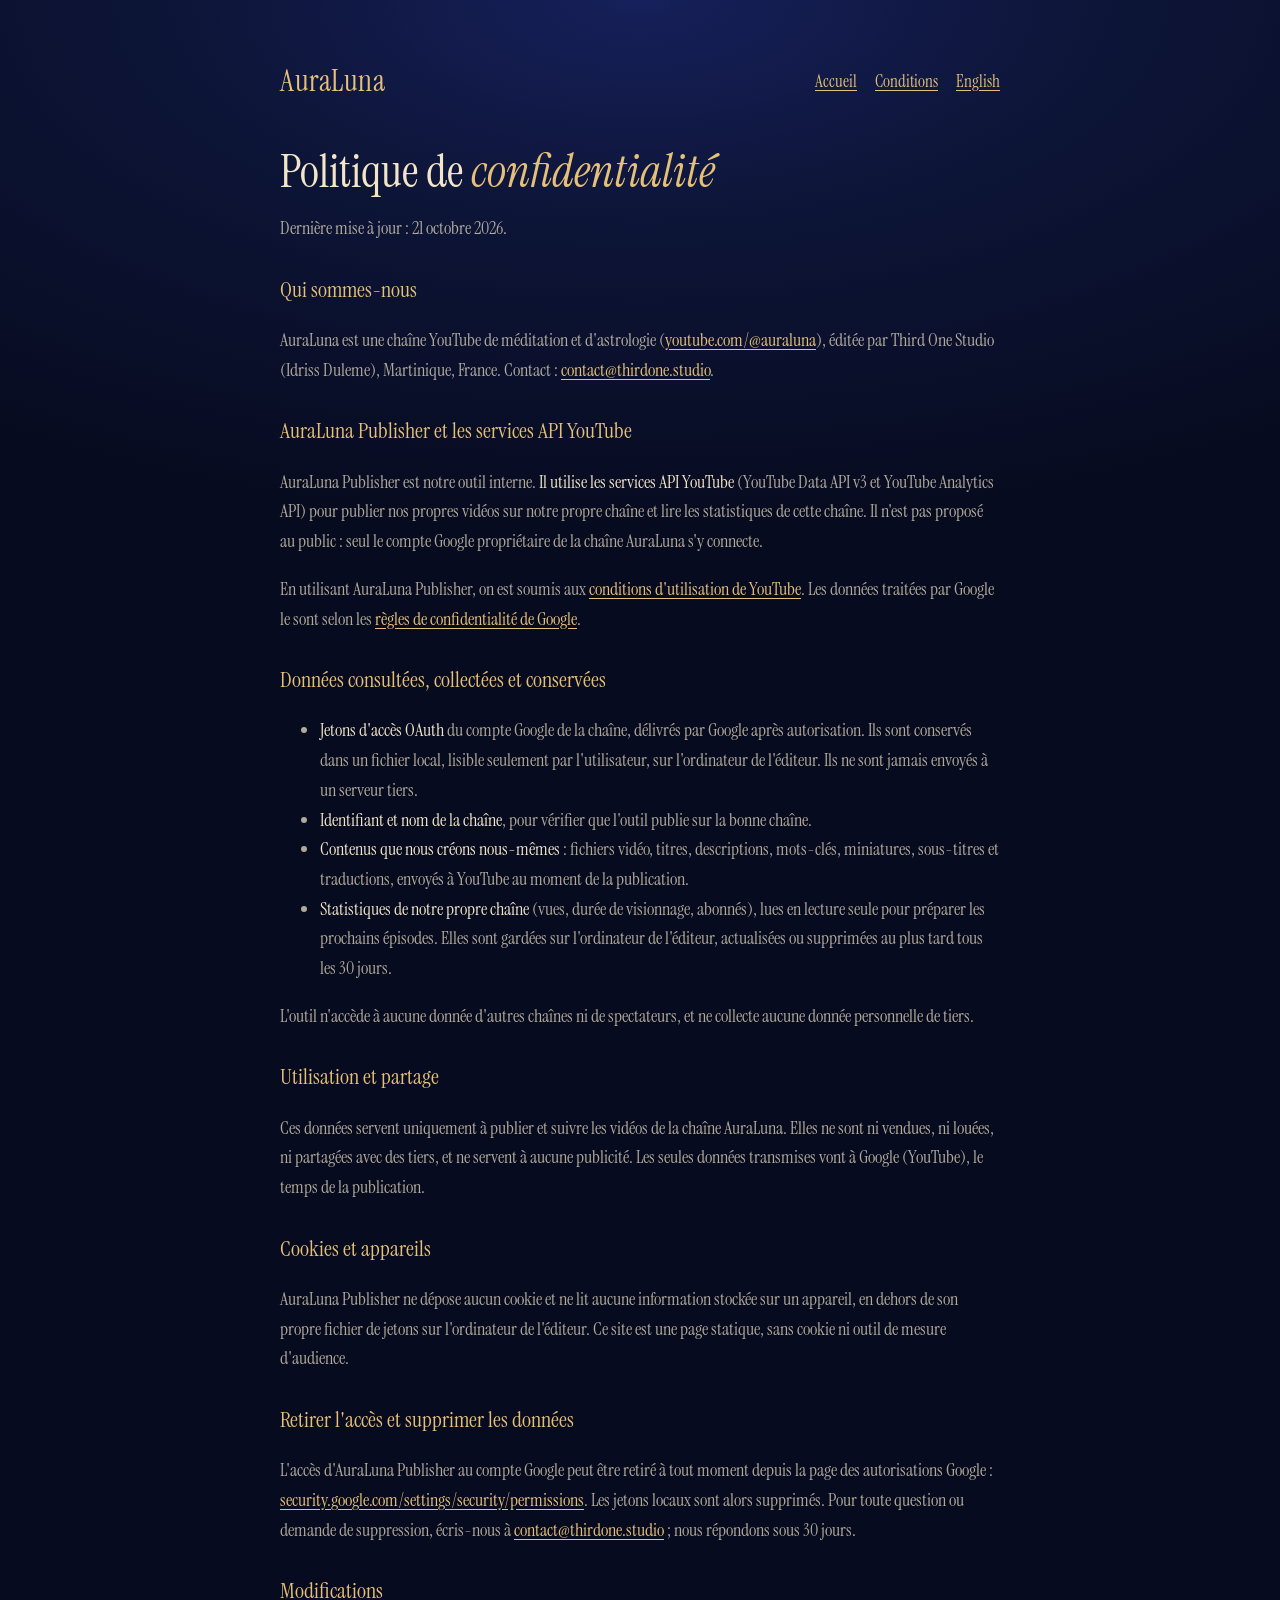
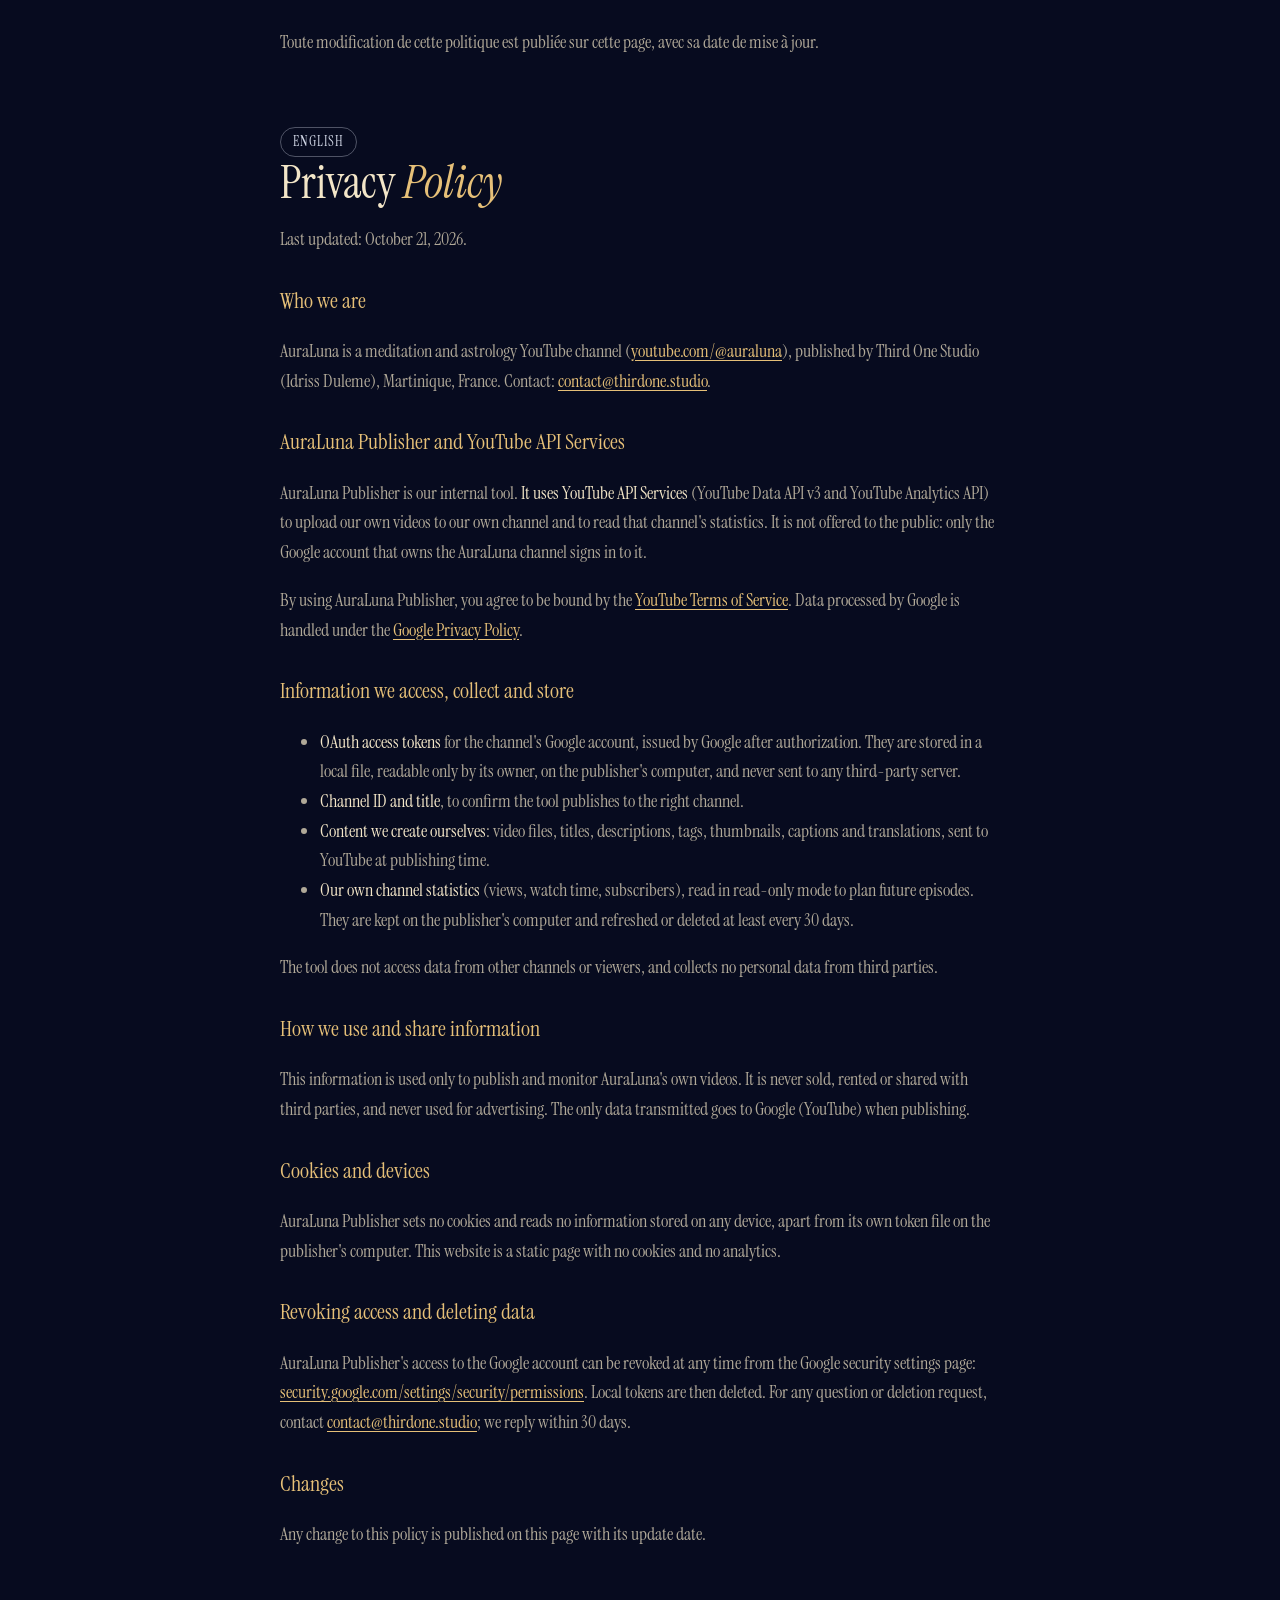
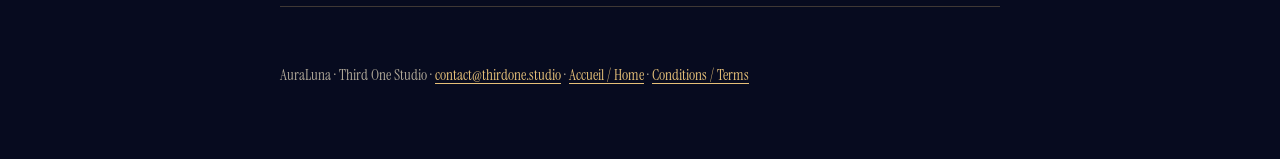
==== privacy.html @ 545b66f4 "AuraLuna: page d'accueil, confidentialité et conditions Co-Authored-By: Claude Opus 5.5 <noreply@ant" ====
<!doctype html>
<html lang="fr">
<head>
  <meta charset="utf-8">
  <meta name="viewport" content="width=device-width, initial-scale=1">
  <title>Confidentialité · AuraLuna</title>
  <meta name="description" content="Politique de confidentialité d'AuraLuna et de son outil interne AuraLuna Publisher, qui utilise les services API YouTube.">
  <link rel="preconnect" href="https://fonts.googleapis.com">
  <link rel="preconnect" href="https://fonts.gstatic.com" crossorigin>
  <link href="https://fonts.googleapis.com/css2?family=Instrument+Serif:ital@0;1&display=swap" rel="stylesheet">
  <link rel="stylesheet" href="style.css">
</head>
<body>
  <div class="wrap">
    <header class="top">
      <a class="brand" href="./">AuraLuna</a>
      <nav><a href="./">Accueil</a><a href="terms.html">Conditions</a><a href="#en">English</a></nav>
    </header>

    <h1>Politique de <em>confidentialité</em></h1>
    <p>Dernière mise à jour : 21 octobre 2026.</p>

    <h3>Qui sommes-nous</h3>
    <p>AuraLuna est une chaîne YouTube de méditation et d'astrologie (<a href="https://www.youtube.com/@auraluna">youtube.com/@auraluna</a>), éditée par Third One Studio (Idriss Duleme), Martinique, France. Contact : <a href="mailto:contact@thirdone.studio">contact@thirdone.studio</a>.</p>

    <h3>AuraLuna Publisher et les services API YouTube</h3>
    <p>AuraLuna Publisher est notre outil interne. <strong>Il utilise les services API YouTube</strong> (YouTube Data API v3 et YouTube Analytics API) pour publier nos propres vidéos sur notre propre chaîne et lire les statistiques de cette chaîne. Il n'est pas proposé au public : seul le compte Google propriétaire de la chaîne AuraLuna s'y connecte.</p>
    <p>En utilisant AuraLuna Publisher, on est soumis aux <a href="https://www.youtube.com/t/terms">conditions d'utilisation de YouTube</a>. Les données traitées par Google le sont selon les <a href="https://policies.google.com/privacy">règles de confidentialité de Google</a>.</p>

    <h3>Données consultées, collectées et conservées</h3>
    <ul>
      <li><strong>Jetons d'accès OAuth</strong> du compte Google de la chaîne, délivrés par Google après autorisation. Ils sont conservés dans un fichier local, lisible seulement par l'utilisateur, sur l'ordinateur de l'éditeur. Ils ne sont jamais envoyés à un serveur tiers.</li>
      <li><strong>Identifiant et nom de la chaîne</strong>, pour vérifier que l'outil publie sur la bonne chaîne.</li>
      <li><strong>Contenus que nous créons nous-mêmes</strong> : fichiers vidéo, titres, descriptions, mots-clés, miniatures, sous-titres et traductions, envoyés à YouTube au moment de la publication.</li>
      <li><strong>Statistiques de notre propre chaîne</strong> (vues, durée de visionnage, abonnés), lues en lecture seule pour préparer les prochains épisodes. Elles sont gardées sur l'ordinateur de l'éditeur, actualisées ou supprimées au plus tard tous les 30 jours.</li>
    </ul>
    <p>L'outil n'accède à aucune donnée d'autres chaînes ni de spectateurs, et ne collecte aucune donnée personnelle de tiers.</p>

    <h3>Utilisation et partage</h3>
    <p>Ces données servent uniquement à publier et suivre les vidéos de la chaîne AuraLuna. Elles ne sont ni vendues, ni louées, ni partagées avec des tiers, et ne servent à aucune publicité. Les seules données transmises vont à Google (YouTube), le temps de la publication.</p>

    <h3>Cookies et appareils</h3>
    <p>AuraLuna Publisher ne dépose aucun cookie et ne lit aucune information stockée sur un appareil, en dehors de son propre fichier de jetons sur l'ordinateur de l'éditeur. Ce site est une page statique, sans cookie ni outil de mesure d'audience.</p>

    <h3>Retirer l'accès et supprimer les données</h3>
    <p>L'accès d'AuraLuna Publisher au compte Google peut être retiré à tout moment depuis la page des autorisations Google : <a href="https://security.google.com/settings/security/permissions">security.google.com/settings/security/permissions</a>. Les jetons locaux sont alors supprimés. Pour toute question ou demande de suppression, écris-nous à <a href="mailto:contact@thirdone.studio">contact@thirdone.studio</a> ; nous répondons sous 30 jours.</p>

    <h3>Modifications</h3>
    <p>Toute modification de cette politique est publiée sur cette page, avec sa date de mise à jour.</p>

    <span class="lang" id="en">English</span>
    <h1>Privacy <em>Policy</em></h1>
    <p>Last updated: October 21, 2026.</p>

    <h3>Who we are</h3>
    <p>AuraLuna is a meditation and astrology YouTube channel (<a href="https://www.youtube.com/@auraluna">youtube.com/@auraluna</a>), published by Third One Studio (Idriss Duleme), Martinique, France. Contact: <a href="mailto:contact@thirdone.studio">contact@thirdone.studio</a>.</p>

    <h3>AuraLuna Publisher and YouTube API Services</h3>
    <p>AuraLuna Publisher is our internal tool. <strong>It uses YouTube API Services</strong> (YouTube Data API v3 and YouTube Analytics API) to upload our own videos to our own channel and to read that channel's statistics. It is not offered to the public: only the Google account that owns the AuraLuna channel signs in to it.</p>
    <p>By using AuraLuna Publisher, you agree to be bound by the <a href="https://www.youtube.com/t/terms">YouTube Terms of Service</a>. Data processed by Google is handled under the <a href="https://policies.google.com/privacy">Google Privacy Policy</a>.</p>

    <h3>Information we access, collect and store</h3>
    <ul>
      <li><strong>OAuth access tokens</strong> for the channel's Google account, issued by Google after authorization. They are stored in a local file, readable only by its owner, on the publisher's computer, and never sent to any third-party server.</li>
      <li><strong>Channel ID and title</strong>, to confirm the tool publishes to the right channel.</li>
      <li><strong>Content we create ourselves</strong>: video files, titles, descriptions, tags, thumbnails, captions and translations, sent to YouTube at publishing time.</li>
      <li><strong>Our own channel statistics</strong> (views, watch time, subscribers), read in read-only mode to plan future episodes. They are kept on the publisher's computer and refreshed or deleted at least every 30 days.</li>
    </ul>
    <p>The tool does not access data from other channels or viewers, and collects no personal data from third parties.</p>

    <h3>How we use and share information</h3>
    <p>This information is used only to publish and monitor AuraLuna's own videos. It is never sold, rented or shared with third parties, and never used for advertising. The only data transmitted goes to Google (YouTube) when publishing.</p>

    <h3>Cookies and devices</h3>
    <p>AuraLuna Publisher sets no cookies and reads no information stored on any device, apart from its own token file on the publisher's computer. This website is a static page with no cookies and no analytics.</p>

    <h3>Revoking access and deleting data</h3>
    <p>AuraLuna Publisher's access to the Google account can be revoked at any time from the Google security settings page: <a href="https://security.google.com/settings/security/permissions">security.google.com/settings/security/permissions</a>. Local tokens are then deleted. For any question or deletion request, contact <a href="mailto:contact@thirdone.studio">contact@thirdone.studio</a>; we reply within 30 days.</p>

    <h3>Changes</h3>
    <p>Any change to this policy is published on this page with its update date.</p>

    <hr>
    <footer>AuraLuna · Third One Studio · <a href="mailto:contact@thirdone.studio">contact@thirdone.studio</a> · <a href="./">Accueil / Home</a> · <a href="terms.html">Conditions / Terms</a></footer>
  </div>
</body>
</html>
---- style.css ----
:root {
  --night: #070b1f;
  --ink: #0d1538;
  --ivory: #f3e6c8;
  --gold: #e6c078;
  --silver: #d3d9e8;
  --muted: rgba(243, 230, 200, 0.72);
}
* { box-sizing: border-box; }
html { background: var(--night); }
body {
  margin: 0;
  min-height: 100vh;
  background: radial-gradient(ellipse 90% 60% at 50% 0%, #16205a 0%, var(--ink) 40%, var(--night) 100%) fixed;
  color: var(--ivory);
  font: 18px/1.65 "Instrument Serif", Georgia, "Times New Roman", serif;
}
a { color: var(--gold); text-underline-offset: 3px; overflow-wrap: anywhere; }
a:hover { color: var(--ivory); }
.wrap { max-width: 760px; margin: 0 auto; padding: 56px 20px 72px; }
header.top { display: flex; align-items: center; justify-content: space-between; gap: 16px; flex-wrap: wrap; margin-bottom: 40px; }
.brand { font-size: 30px; color: var(--gold); text-decoration: none; letter-spacing: 0.5px; }
nav { display: flex; flex-wrap: wrap; gap: 6px 18px; }
nav a { font-size: 17px; }
h1 { font-size: 46px; line-height: 1.1; font-weight: 400; margin: 0 0 12px; }
h1 em, h2 em { color: var(--gold); }
h2 { font-size: 30px; font-weight: 400; margin: 44px 0 10px; }
h3 { font-size: 22px; font-weight: 400; color: var(--gold); margin: 28px 0 6px; }
p, li { color: var(--muted); }
strong { color: var(--ivory); font-weight: 400; }
.hero img { width: 100%; height: auto; border-radius: 14px; margin: 24px 0 8px; display: block; }
.lang { display: inline-block; font-size: 14px; letter-spacing: 1px; text-transform: uppercase; color: var(--silver); border: 1px solid rgba(211, 217, 232, 0.35); border-radius: 999px; padding: 2px 12px; margin-top: 52px; }
hr { border: 0; border-top: 1px solid rgba(230, 192, 120, 0.25); margin: 56px 0 0; }
footer { margin-top: 56px; font-size: 15px; color: var(--muted); }
@media (max-width: 520px) {
  body { font-size: 17px; }
  h1 { font-size: 36px; }
  h2 { font-size: 26px; }
  .wrap { padding: 36px 16px 56px; }
}
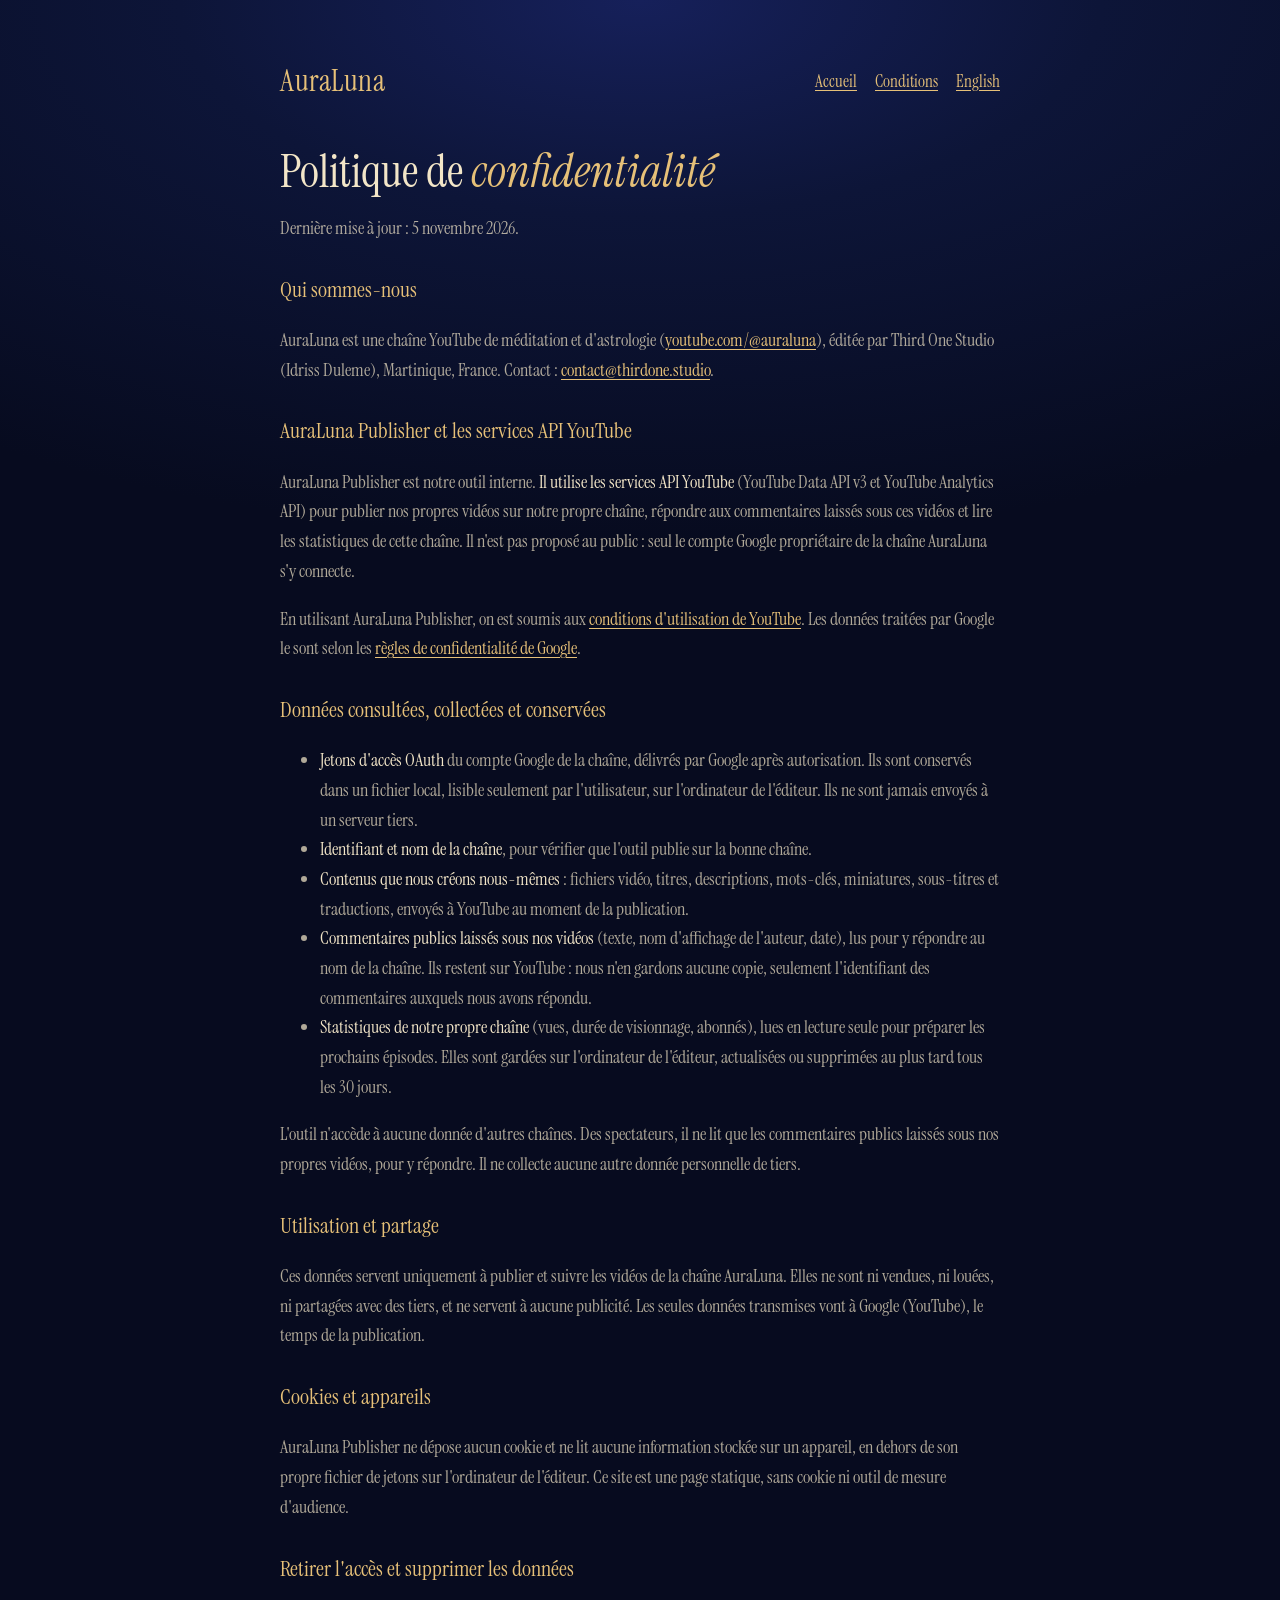
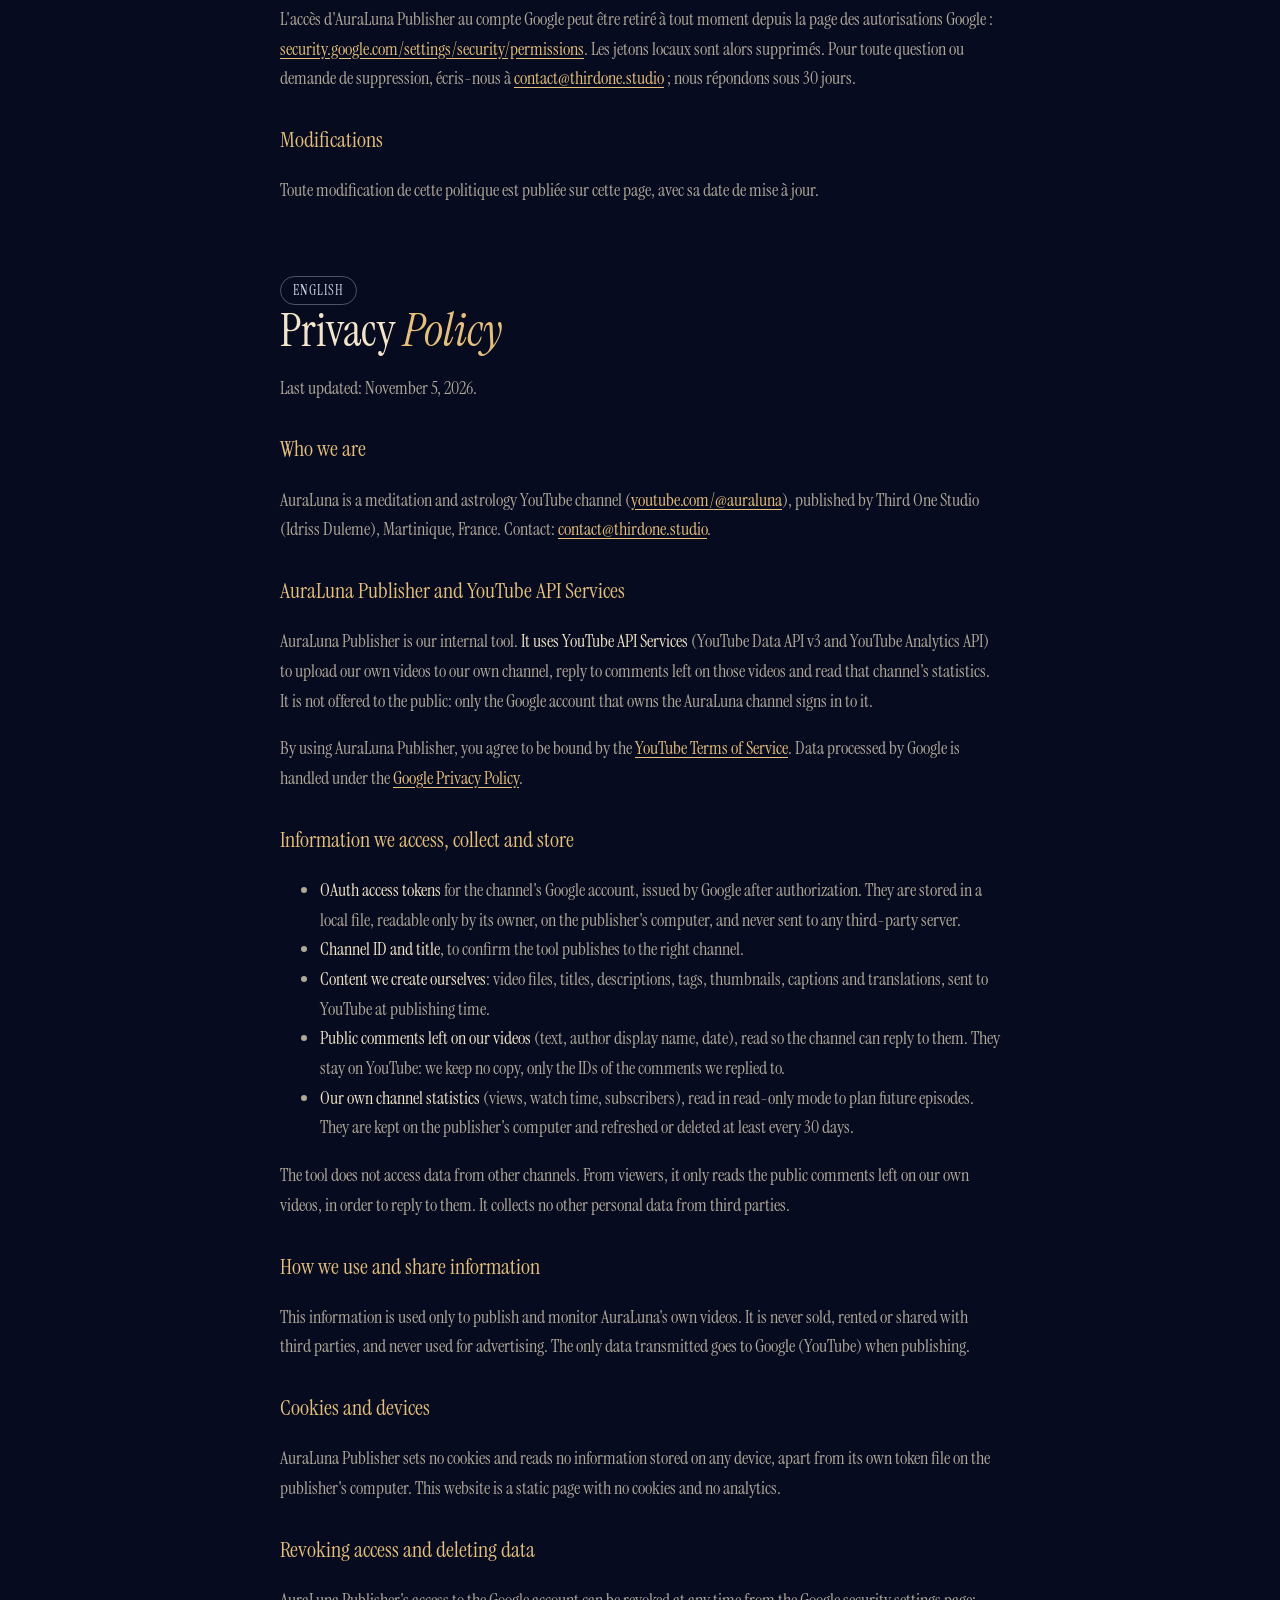
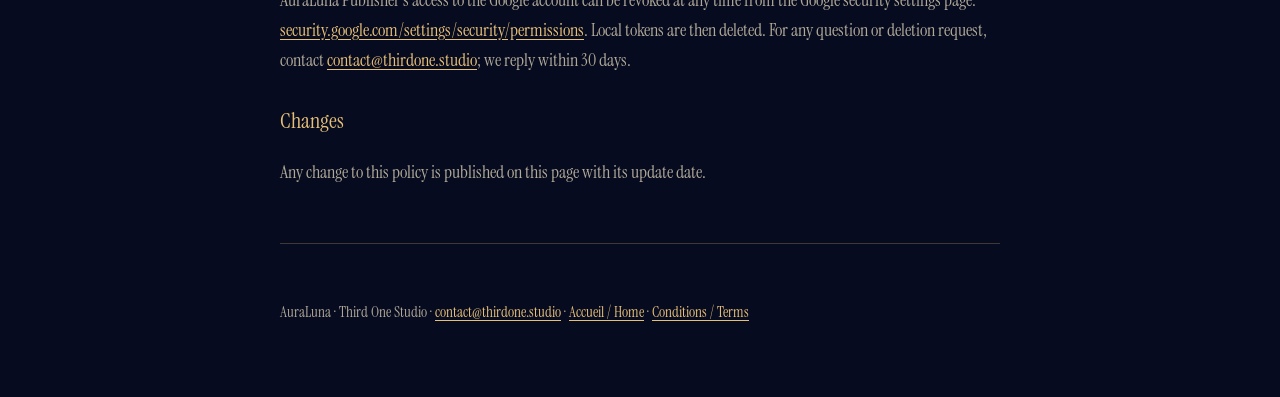
==== commit 5aab3665: "Pages : réponses aux commentaires de nos vidéos Co-Authored-By: Claude Opus 5.5 <noreply@anthropic.c" ====
--- a/privacy.html
+++ b/privacy.html
@@ -18,13 +18,13 @@
     </header>
 
     <h1>Politique de <em>confidentialité</em></h1>
-    <p>Dernière mise à jour : 21 octobre 2026.</p>
+    <p>Dernière mise à jour : 5 novembre 2026.</p>
 
     <h3>Qui sommes-nous</h3>
     <p>AuraLuna est une chaîne YouTube de méditation et d'astrologie (<a href="https://www.youtube.com/@auraluna">youtube.com/@auraluna</a>), éditée par Third One Studio (Idriss Duleme), Martinique, France. Contact : <a href="mailto:contact@thirdone.studio">contact@thirdone.studio</a>.</p>
 
     <h3>AuraLuna Publisher et les services API YouTube</h3>
-    <p>AuraLuna Publisher est notre outil interne. <strong>Il utilise les services API YouTube</strong> (YouTube Data API v3 et YouTube Analytics API) pour publier nos propres vidéos sur notre propre chaîne et lire les statistiques de cette chaîne. Il n'est pas proposé au public : seul le compte Google propriétaire de la chaîne AuraLuna s'y connecte.</p>
+    <p>AuraLuna Publisher est notre outil interne. <strong>Il utilise les services API YouTube</strong> (YouTube Data API v3 et YouTube Analytics API) pour publier nos propres vidéos sur notre propre chaîne, répondre aux commentaires laissés sous ces vidéos et lire les statistiques de cette chaîne. Il n'est pas proposé au public : seul le compte Google propriétaire de la chaîne AuraLuna s'y connecte.</p>
     <p>En utilisant AuraLuna Publisher, on est soumis aux <a href="https://www.youtube.com/t/terms">conditions d'utilisation de YouTube</a>. Les données traitées par Google le sont selon les <a href="https://policies.google.com/privacy">règles de confidentialité de Google</a>.</p>
 
     <h3>Données consultées, collectées et conservées</h3>
@@ -32,9 +32,10 @@
       <li><strong>Jetons d'accès OAuth</strong> du compte Google de la chaîne, délivrés par Google après autorisation. Ils sont conservés dans un fichier local, lisible seulement par l'utilisateur, sur l'ordinateur de l'éditeur. Ils ne sont jamais envoyés à un serveur tiers.</li>
       <li><strong>Identifiant et nom de la chaîne</strong>, pour vérifier que l'outil publie sur la bonne chaîne.</li>
       <li><strong>Contenus que nous créons nous-mêmes</strong> : fichiers vidéo, titres, descriptions, mots-clés, miniatures, sous-titres et traductions, envoyés à YouTube au moment de la publication.</li>
+      <li><strong>Commentaires publics laissés sous nos vidéos</strong> (texte, nom d'affichage de l'auteur, date), lus pour y répondre au nom de la chaîne. Ils restent sur YouTube : nous n'en gardons aucune copie, seulement l'identifiant des commentaires auxquels nous avons répondu.</li>
       <li><strong>Statistiques de notre propre chaîne</strong> (vues, durée de visionnage, abonnés), lues en lecture seule pour préparer les prochains épisodes. Elles sont gardées sur l'ordinateur de l'éditeur, actualisées ou supprimées au plus tard tous les 30 jours.</li>
     </ul>
-    <p>L'outil n'accède à aucune donnée d'autres chaînes ni de spectateurs, et ne collecte aucune donnée personnelle de tiers.</p>
+    <p>L'outil n'accède à aucune donnée d'autres chaînes. Des spectateurs, il ne lit que les commentaires publics laissés sous nos propres vidéos, pour y répondre. Il ne collecte aucune autre donnée personnelle de tiers.</p>
 
     <h3>Utilisation et partage</h3>
     <p>Ces données servent uniquement à publier et suivre les vidéos de la chaîne AuraLuna. Elles ne sont ni vendues, ni louées, ni partagées avec des tiers, et ne servent à aucune publicité. Les seules données transmises vont à Google (YouTube), le temps de la publication.</p>
@@ -50,13 +51,13 @@
 
     <span class="lang" id="en">English</span>
     <h1>Privacy <em>Policy</em></h1>
-    <p>Last updated: October 21, 2026.</p>
+    <p>Last updated: November 5, 2026.</p>
 
     <h3>Who we are</h3>
     <p>AuraLuna is a meditation and astrology YouTube channel (<a href="https://www.youtube.com/@auraluna">youtube.com/@auraluna</a>), published by Third One Studio (Idriss Duleme), Martinique, France. Contact: <a href="mailto:contact@thirdone.studio">contact@thirdone.studio</a>.</p>
 
     <h3>AuraLuna Publisher and YouTube API Services</h3>
-    <p>AuraLuna Publisher is our internal tool. <strong>It uses YouTube API Services</strong> (YouTube Data API v3 and YouTube Analytics API) to upload our own videos to our own channel and to read that channel's statistics. It is not offered to the public: only the Google account that owns the AuraLuna channel signs in to it.</p>
+    <p>AuraLuna Publisher is our internal tool. <strong>It uses YouTube API Services</strong> (YouTube Data API v3 and YouTube Analytics API) to upload our own videos to our own channel, reply to comments left on those videos and read that channel's statistics. It is not offered to the public: only the Google account that owns the AuraLuna channel signs in to it.</p>
     <p>By using AuraLuna Publisher, you agree to be bound by the <a href="https://www.youtube.com/t/terms">YouTube Terms of Service</a>. Data processed by Google is handled under the <a href="https://policies.google.com/privacy">Google Privacy Policy</a>.</p>
 
     <h3>Information we access, collect and store</h3>
@@ -64,9 +65,10 @@
       <li><strong>OAuth access tokens</strong> for the channel's Google account, issued by Google after authorization. They are stored in a local file, readable only by its owner, on the publisher's computer, and never sent to any third-party server.</li>
       <li><strong>Channel ID and title</strong>, to confirm the tool publishes to the right channel.</li>
       <li><strong>Content we create ourselves</strong>: video files, titles, descriptions, tags, thumbnails, captions and translations, sent to YouTube at publishing time.</li>
+      <li><strong>Public comments left on our videos</strong> (text, author display name, date), read so the channel can reply to them. They stay on YouTube: we keep no copy, only the IDs of the comments we replied to.</li>
       <li><strong>Our own channel statistics</strong> (views, watch time, subscribers), read in read-only mode to plan future episodes. They are kept on the publisher's computer and refreshed or deleted at least every 30 days.</li>
     </ul>
-    <p>The tool does not access data from other channels or viewers, and collects no personal data from third parties.</p>
+    <p>The tool does not access data from other channels. From viewers, it only reads the public comments left on our own videos, in order to reply to them. It collects no other personal data from third parties.</p>
 
     <h3>How we use and share information</h3>
     <p>This information is used only to publish and monitor AuraLuna's own videos. It is never sold, rented or shared with third parties, and never used for advertising. The only data transmitted goes to Google (YouTube) when publishing.</p>
